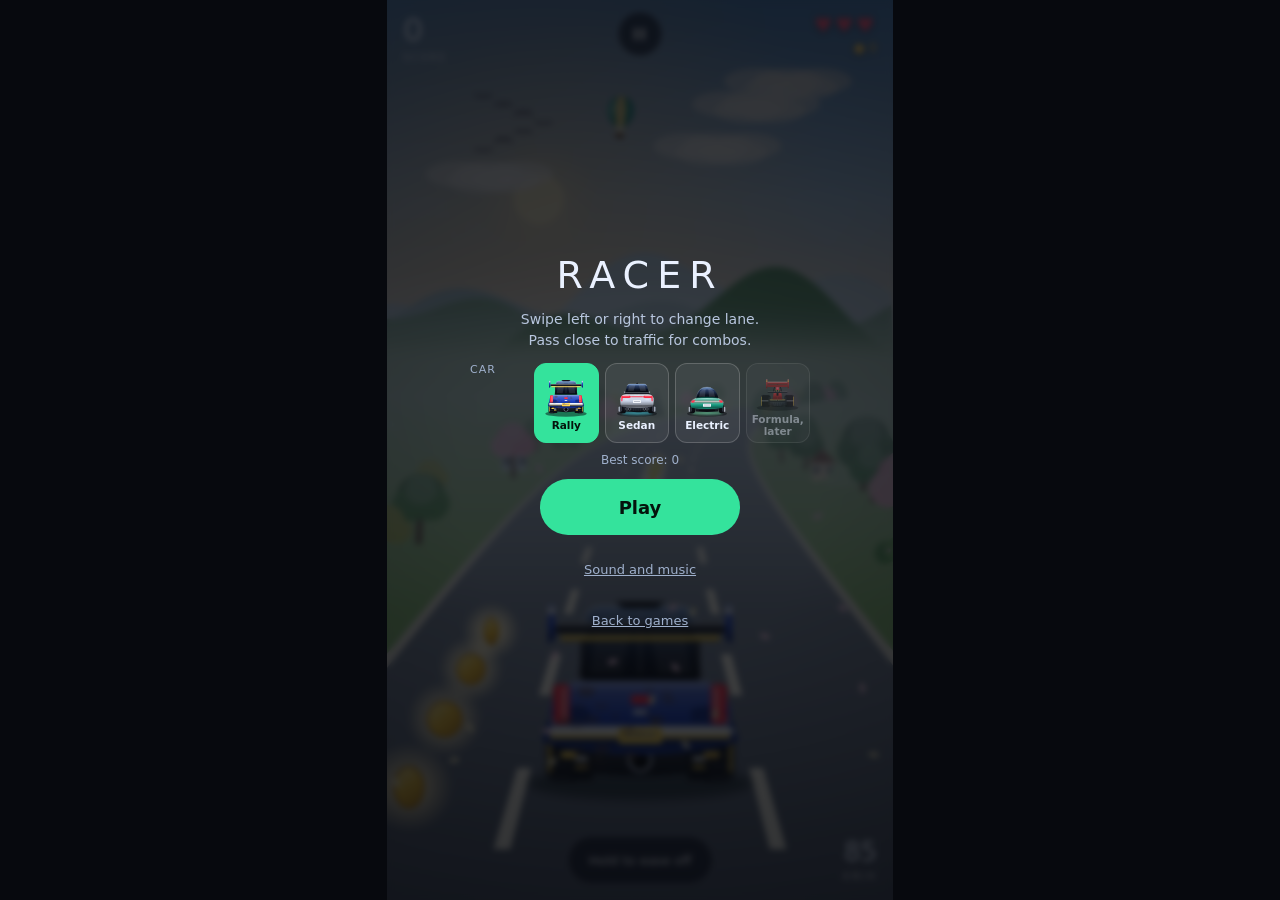
==== racer/index.html @ be13985c "Racer score v2: motif per chapter, eight layers, new instruments, balanced mix Music is data (racer/" ====
<!doctype html>
<html lang="en">
<head>
  <meta charset="utf-8">
  <meta name="viewport" content="width=device-width, initial-scale=1, viewport-fit=cover, user-scalable=no">
  <title>Racer | Classic Games</title>
  <meta name="description" content="Racer, an early playable prototype of a Classic Games road game.">
  <link rel="stylesheet" href="racer.css">
  <script src="cars.js" defer></script>
  <script src="score.js" defer></script>
  <script src="enginesynth.js" defer></script>
  <script src="audio.js" defer></script>
  <script src="racer.js" defer></script>
</head>
<body>
  <main class="stage" id="stage">
    <canvas id="c" aria-label="Racer road view. Swipe left or right, or use the arrow keys, to change lane."></canvas>

    <div class="hud" id="hud">
      <div class="score"><b id="dist">0</b><small>score</small></div>
      <button class="pausebtn" id="pause" type="button" aria-label="Pause">II</button>
      <div class="lv"><span id="hearts" aria-label="Lives"></span><span id="coinc">&#9679; 0</span></div>
      <div class="trip" id="trip" hidden><div class="bar"><u id="trip-fill"></u></div><div class="dots" id="trip-dots"></div><small id="trip-label"></small></div>
      <div class="chapter" id="chapter"><small id="ch-num"></small><b id="ch-name"></b></div>
      <div class="near" id="near" aria-live="polite"></div>
      <button class="brake" id="brake" type="button" aria-pressed="false">Hold to ease off</button>
      <div class="spd"><b id="spd">0</b><small>km/h</small></div>
    </div>

    <div class="overlay" id="ov" data-kind="menu">
      <p class="ov-title" id="ov-title">Racer</p>
      <p class="ov-sub" id="ov-sub"></p>
      <div class="stats" id="ov-stats" hidden></div>
      <div class="opts" id="opts">
        <div class="opt carsel" data-opt="car" role="group" aria-label="Your car"><span>Car</span><button type="button" data-val="rally"><img alt="" id="car-img-rally"><b>Rally</b></button><button type="button" data-val="sedan"><img alt="" id="car-img-sedan"><b>Sedan</b></button><button type="button" data-val="ev"><img alt="" id="car-img-ev"><b>Electric</b></button><button type="button" disabled class="soon"><img alt="" id="car-img-f1"><b>Formula, later</b></button></div>
        <p class="best" id="best-line"></p>
      </div>
      <button class="big" id="play" type="button">Play</button>
      <button class="big alt" id="cont" type="button" hidden>Continue</button>
      <button class="big alt" id="keep" type="button" hidden>Keep driving</button>
      <button class="link" id="sound-btn" type="button">Sound and music</button>
      <button class="link" id="menu-btn" type="button" hidden>Trip options</button>
      <a class="link" href="../">Back to games</a>
    </div>

    <div class="sheet" id="ps" hidden role="dialog" aria-label="Paused">
      <div class="grab"></div><h2>Paused</h2>
      <div class="row"><button class="b p" id="ps-resume" type="button">Resume</button><button class="b" id="ps-restart" type="button">Restart</button></div>
      <div class="row"><button class="b" id="ps-sound" type="button">Sound and music</button><a class="b" href="../">Quit to games</a></div>
    </div>

    <div class="sheet" id="ss" hidden role="dialog" aria-label="Sound and music">
      <div class="grab"></div><h2>Sound and music</h2>
      <div class="opt" data-opt="music" role="group" aria-label="Music"><span>Music</span><button type="button" data-val="on">On</button><button type="button" data-val="off">Off</button></div>
      <div class="opt" data-opt="sfx" role="group" aria-label="Effects"><span>Effects</span><button type="button" data-val="on">On</button><button type="button" data-val="off">Off</button></div>
      <div class="opt wrap" data-opt="style" role="group" aria-label="Music style"><span>Style</span><button type="button" data-val="auto">Auto</button><button type="button" data-val="cinematic">Cinematic</button><button type="button" data-val="piano">Piano</button><button type="button" data-val="electronic">Electronic</button><button type="button" data-val="acoustic">Acoustic</button></div>
      <label class="rng">Music volume<input id="vol-music" type="range" min="0" max="100" step="1"></label>
      <label class="rng">Effects volume<input id="vol-fx" type="range" min="0" max="100" step="1"></label>
      <label class="rng">Bass<input id="vol-bass" type="range" min="0" max="100" step="1"></label>
      <div class="opt" data-opt="calm" role="group" aria-label="Calm mode"><span>Calm</span><button type="button" data-val="on">On</button><button type="button" data-val="off">Off</button></div>
      <p class="note">Calm mode is quieter, softer on the top end and has no sudden hits. The sound switch in the games menu turns all sound off.</p>
      <div class="row"><button class="b p" id="ss-close" type="button">Done</button></div>
    </div>
  </main>
</body>
</html>
---- racer/racer.css ----
:root { color-scheme: dark; --accent: #34e39c; --accent-ink: #04140c; }
* { box-sizing: border-box; }
html, body { margin: 0; height: 100%; background: #07090e; color: #eaf1ff; font-family: system-ui, -apple-system, "Segoe UI", Roboto, sans-serif; overscroll-behavior: none; }
.stage { position: relative; height: 100vh; height: 100dvh; max-width: calc(100dvh * 0.5625); margin: 0 auto; overflow: hidden; touch-action: none; user-select: none; -webkit-user-select: none; background: #000; }
canvas { position: absolute; inset: 0; width: 100%; height: 100%; display: block; }
.hud { position: absolute; inset: 0; pointer-events: none; }
.score { position: absolute; left: 16px; top: calc(14px + env(safe-area-inset-top)); }
.score b { font-size: 32px; font-weight: 300; letter-spacing: 1px; display: block; line-height: 1; }
.score small, .spd small { font-size: 10px; letter-spacing: 2px; color: #ffffffb0; text-transform: uppercase; }
.lv { position: absolute; right: 16px; top: calc(14px + env(safe-area-inset-top)); text-align: right; }
.lv #hearts { display: block; font-size: 20px; letter-spacing: 3px; color: #ff5a7a; line-height: 1.1; text-shadow: 0 1px 6px #0008; }
.lv #coinc { display: block; font-size: 13px; color: #ffd166; margin-top: 4px; text-shadow: 0 1px 6px #0008; }
.pausebtn { position: absolute; left: 50%; top: calc(12px + env(safe-area-inset-top)); transform: translateX(-50%); pointer-events: auto; width: 44px; height: 44px; border-radius: 50%; border: 1px solid #ffffff40; background: #0a0d1899; color: #fff; font: inherit; font-weight: 800; letter-spacing: 1px; backdrop-filter: blur(8px); }
.trip { position: absolute; left: 16px; right: 16px; top: calc(74px + env(safe-area-inset-top)); }
.trip[hidden] { display: none; }
.trip .bar { height: 4px; border-radius: 2px; background: #ffffff30; position: relative; } .trip .bar u { position: absolute; left: 0; top: 0; bottom: 0; width: 0; border-radius: 2px; background: var(--accent); }
.trip .dots { position: relative; height: 0; } .trip .dots i { position: absolute; top: -8px; width: 10px; height: 10px; margin-left: -5px; border-radius: 50%; background: #0b1020; border: 2px solid #ffffff80; } .trip .dots i.f { background: #ffd166; border-color: #ffd166; }
.chapter { position: absolute; left: 0; right: 0; top: 22%; text-align: center; opacity: 0; transition: opacity .6s; text-shadow: 0 2px 12px #000a; }
.chapter.show { opacity: 1; }
.chapter small { font-size: 11px; letter-spacing: 5px; text-transform: uppercase; color: #ffffffcc; }
.chapter b { display: block; font-size: 26px; font-weight: 200; letter-spacing: 6px; text-transform: uppercase; margin-top: 4px; }
.near { position: absolute; left: 0; right: 0; top: 44%; text-align: center; font-size: 22px; font-weight: 300; letter-spacing: 6px; color: #ffd166; text-shadow: 0 0 14px #ffb347; opacity: 0; transition: opacity .25s; }
.near.show { opacity: 1; }
.spd { position: absolute; right: 16px; bottom: calc(16px + env(safe-area-inset-bottom)); text-align: right; }
.spd b { font-size: 26px; font-weight: 300; display: block; line-height: 1; }
.brake { position: absolute; left: 50%; bottom: calc(16px + env(safe-area-inset-bottom)); transform: translateX(-50%); pointer-events: auto; min-height: 48px; padding: 0 20px; border-radius: 999px; border: 1px solid #ffffff40; background: #0a0d1899; color: #fff; font: inherit; font-size: 13px; backdrop-filter: blur(8px); touch-action: none; user-select: none; }
.brake[aria-pressed="true"] { background: var(--accent); color: var(--accent-ink); border-color: var(--accent); }
.overlay { position: absolute; inset: 0; display: grid; align-content: center; justify-items: center; gap: 12px; text-align: center; padding: 20px 20px calc(20px + env(safe-area-inset-bottom)); background: #05070cc4; backdrop-filter: blur(3px); overflow-y: auto; }
.overlay[hidden] { display: none; }
.ov-title { margin: 0; font-size: 38px; font-weight: 200; letter-spacing: 8px; text-transform: uppercase; }
.ov-sub { margin: 0; max-width: 28ch; color: #b8c6de; font-size: 14px; line-height: 1.5; min-height: 1em; }
.stats { width: min(300px, 100%); display: grid; gap: 0; }
.stats[hidden], .opts[hidden], .big[hidden], .link[hidden] { display: none; }
.stats div { display: flex; justify-content: space-between; padding: 8px 2px; border-bottom: 1px solid #ffffff1c; font-size: 14px; } .stats span { color: #9fb0cc; }
.opts { display: grid; gap: 8px; width: min(340px, 100%); }
.opt { display: flex; align-items: center; gap: 6px; }
.opt.wrap { flex-wrap: wrap; }
.opt span { width: 58px; text-align: left; font-size: 11px; letter-spacing: 1px; text-transform: uppercase; color: #9fb0cc; }
.opt button { flex: 1; min-height: 44px; border-radius: 12px; border: 1px solid #ffffff30; background: #ffffff10; color: #eaf1ff; font: inherit; font-size: 12.5px; cursor: pointer; }
.opt.wrap button { flex: 1 1 28%; }
.opt[hidden] { display: none; }
.opt button[aria-pressed="true"] { background: var(--accent); color: var(--accent-ink); border-color: var(--accent); font-weight: 700; }
.best { margin: 2px 0 0; color: #9fb0cc; font-size: 12px; }
.big { min-width: 200px; min-height: 56px; border: 0; border-radius: 999px; background: var(--accent); color: var(--accent-ink); font: inherit; font-weight: 800; font-size: 18px; cursor: pointer; touch-action: manipulation; }
.big.alt { min-height: 48px; background: #ffffff18; color: #fff; border: 1px solid #ffffff40; font-size: 15px; }
.link { background: none; border: 0; color: #9fb0cc; font: inherit; font-size: 13px; padding: 10px; min-height: 44px; text-decoration: underline; cursor: pointer; }
.sheet { position: absolute; left: 0; right: 0; bottom: 0; z-index: 5; background: #0f1730f2; border-radius: 26px 26px 0 0; padding: 12px 18px calc(20px + env(safe-area-inset-bottom)); border-top: 1px solid #ffffff22; backdrop-filter: blur(14px); display: grid; gap: 10px; max-height: 88%; overflow-y: auto; }
.sheet[hidden] { display: none; }
#ss { z-index: 6; }
.sheet .grab { width: 44px; height: 5px; border-radius: 3px; background: #ffffff40; margin: 0 auto 4px; }
.sheet h2 { margin: 0; font-size: 18px; }
.sheet .row { display: flex; gap: 8px; }
.b { flex: 1; display: grid; place-items: center; min-height: 48px; padding: 0 8px; border-radius: 14px; background: #182246; border: 1px solid #ffffff22; color: #fff; font: inherit; font-size: 13.5px; font-weight: 600; text-decoration: none; cursor: pointer; }
.b.p { background: var(--accent); color: var(--accent-ink); border-color: var(--accent); }
.rng { display: grid; gap: 4px; font-size: 12px; color: #b9c6de; } .rng input { width: 100%; height: 44px; accent-color: #34e39c; }
.note { margin: 0; font-size: 12px; color: #9fb0cc; line-height: 1.45; }
button:focus-visible, a:focus-visible, input:focus-visible { outline: 3px solid #7aa7ff; outline-offset: 2px; }

.trip small { display: block; margin-top: 10px; font-size: 11px; letter-spacing: .5px; color: #ffffffd0; text-shadow: 0 1px 6px #000a; }
.carsel { align-items: stretch; }
.carsel button { display: grid; justify-items: center; align-content: center; gap: 2px; padding: 6px 2px 5px; min-height: 76px; font-size: 11px; }
.carsel button img { width: 100%; max-width: 62px; height: 42px; object-fit: contain; }
.carsel button b { font-weight: 600; font-size: 10.5px; line-height: 1.1; }
.carsel button.soon { opacity: .45; cursor: default; }
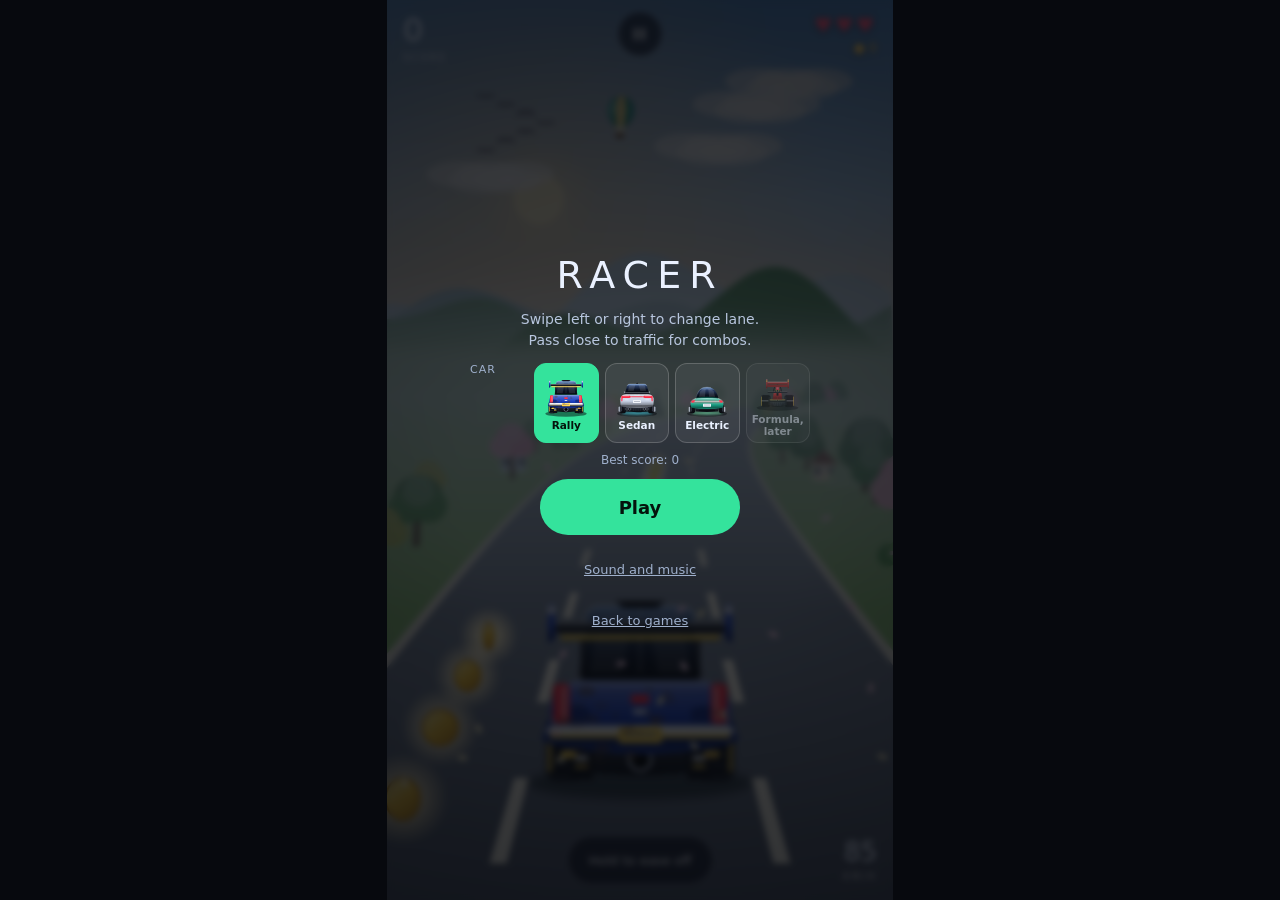
==== commit 76ab4a5e: "Racer polish and docs: CLOSE pill, matching results, swipe hint, real card art, docs and QA handoff " ====
--- a/racer/index.html
+++ b/racer/index.html
@@ -23,6 +23,7 @@
       <div class="trip" id="trip" hidden><div class="bar"><u id="trip-fill"></u></div><div class="dots" id="trip-dots"></div><small id="trip-label"></small></div>
       <div class="chapter" id="chapter"><small id="ch-num"></small><b id="ch-name"></b></div>
       <div class="near" id="near" aria-live="polite"></div>
+      <div class="hint" id="hint" hidden><span>&#8592;</span> Swipe or tap left and right to change lane <span>&#8594;</span></div>
       <button class="brake" id="brake" type="button" aria-pressed="false">Hold to ease off</button>
       <div class="spd"><b id="spd">0</b><small>km/h</small></div>
     </div>
--- a/racer/racer.css
+++ b/racer/racer.css
@@ -19,8 +19,11 @@
 .chapter.show { opacity: 1; }
 .chapter small { font-size: 11px; letter-spacing: 5px; text-transform: uppercase; color: #ffffffcc; }
 .chapter b { display: block; font-size: 26px; font-weight: 200; letter-spacing: 6px; text-transform: uppercase; margin-top: 4px; }
-.near { position: absolute; left: 0; right: 0; top: 44%; text-align: center; font-size: 22px; font-weight: 300; letter-spacing: 6px; color: #ffd166; text-shadow: 0 0 14px #ffb347; opacity: 0; transition: opacity .25s; }
-.near.show { opacity: 1; }
+.near { position: absolute; left: 50%; top: calc(112px + env(safe-area-inset-top)); transform: translateX(-50%) translateY(-6px); white-space: nowrap; padding: 8px 18px; border-radius: 999px; background: #10162ad9; border: 1px solid #ffd16699; box-shadow: 0 4px 18px #0006; text-align: center; font-size: 15px; font-weight: 700; letter-spacing: 3px; color: #ffd166; opacity: 0; transition: opacity .2s, transform .2s; }
+.near.show { opacity: 1; transform: translateX(-50%) translateY(0); }
+.hint { position: absolute; left: 16px; right: 16px; bottom: calc(86px + env(safe-area-inset-bottom)); display: flex; justify-content: center; align-items: center; gap: 10px; padding: 12px 16px; border-radius: 16px; background: #10162ae6; border: 1px solid #ffffff30; text-align: center; font-size: 14px; opacity: 0; transition: opacity .4s; pointer-events: none; }
+.hint.show { opacity: 1; }
+.hint span { color: var(--accent); font-size: 18px; }
 .spd { position: absolute; right: 16px; bottom: calc(16px + env(safe-area-inset-bottom)); text-align: right; }
 .spd b { font-size: 26px; font-weight: 300; display: block; line-height: 1; }
 .brake { position: absolute; left: 50%; bottom: calc(16px + env(safe-area-inset-bottom)); transform: translateX(-50%); pointer-events: auto; min-height: 48px; padding: 0 20px; border-radius: 999px; border: 1px solid #ffffff40; background: #0a0d1899; color: #fff; font: inherit; font-size: 13px; backdrop-filter: blur(8px); touch-action: none; user-select: none; }
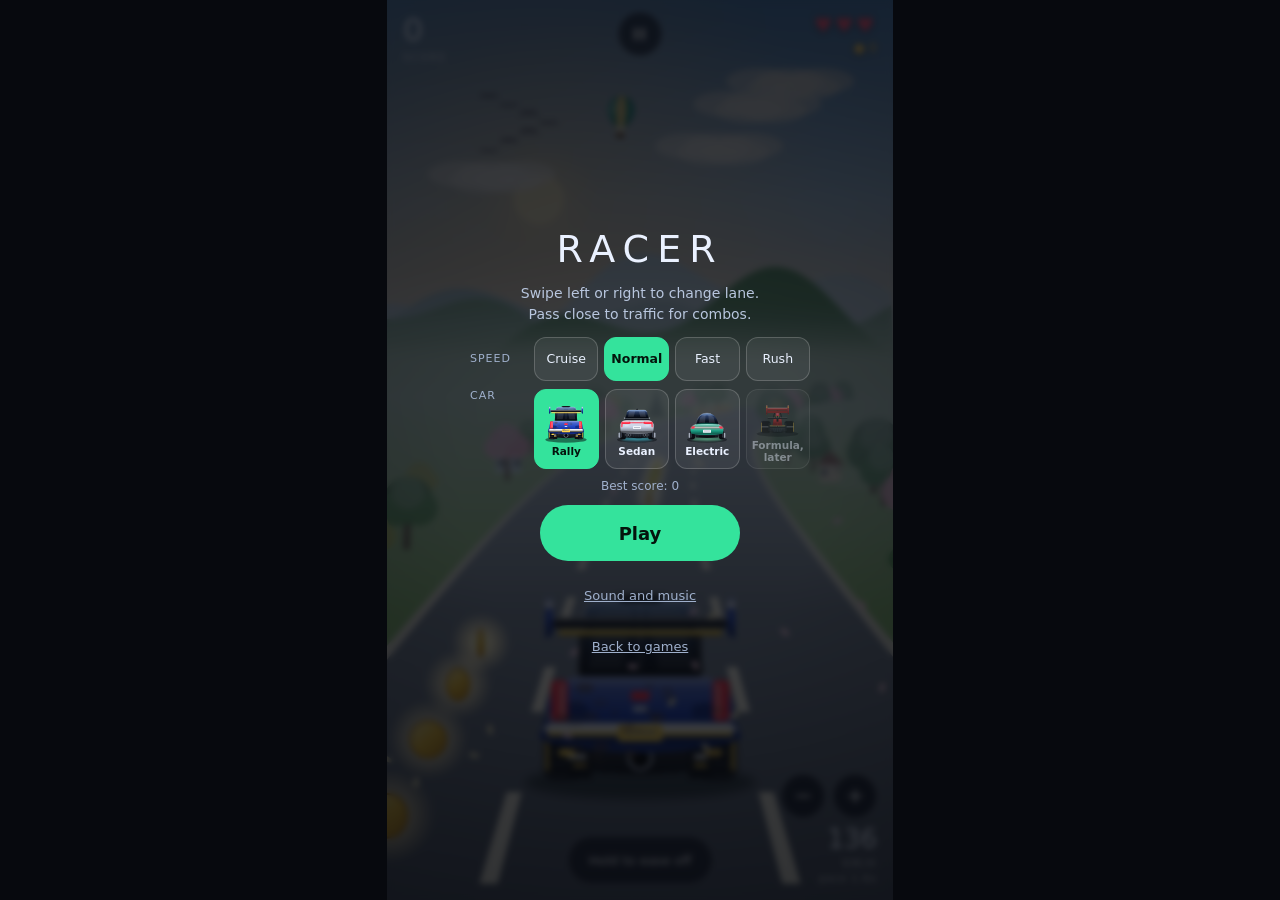
==== commit da97ad44: "Racer: speed control Start screen has a Speed row (Cruise, Normal, Fast, Rush) and the HUD has - and" ====
--- a/racer/index.html
+++ b/racer/index.html
@@ -25,7 +25,7 @@
       <div class="near" id="near" aria-live="polite"></div>
       <div class="hint" id="hint" hidden><span>&#8592;</span> Swipe or tap left and right to change lane <span>&#8594;</span></div>
       <button class="brake" id="brake" type="button" aria-pressed="false">Hold to ease off</button>
-      <div class="spd"><b id="spd">0</b><small>km/h</small></div>
+      <div class="spd"><div class="spdctl"><button type="button" id="spd-minus" aria-label="Slower">&minus;</button><button type="button" id="spd-plus" aria-label="Faster">+</button></div><b id="spd">0</b><small>km/h</small><small id="spd-pace" class="pace"></small></div>
     </div>
 
     <div class="overlay" id="ov" data-kind="menu">
@@ -33,6 +33,7 @@
       <p class="ov-sub" id="ov-sub"></p>
       <div class="stats" id="ov-stats" hidden></div>
       <div class="opts" id="opts">
+        <div class="opt" role="group" aria-label="Speed"><span>Speed</span><button type="button" data-speedidx="0">Cruise</button><button type="button" data-speedidx="3">Normal</button><button type="button" data-speedidx="5">Fast</button><button type="button" data-speedidx="6">Rush</button></div>
         <div class="opt carsel" data-opt="car" role="group" aria-label="Your car"><span>Car</span><button type="button" data-val="rally"><img alt="" id="car-img-rally"><b>Rally</b></button><button type="button" data-val="sedan"><img alt="" id="car-img-sedan"><b>Sedan</b></button><button type="button" data-val="ev"><img alt="" id="car-img-ev"><b>Electric</b></button><button type="button" disabled class="soon"><img alt="" id="car-img-f1"><b>Formula, later</b></button></div>
         <p class="best" id="best-line"></p>
       </div>
--- a/racer/racer.css
+++ b/racer/racer.css
@@ -21,10 +21,14 @@
 .chapter b { display: block; font-size: 26px; font-weight: 200; letter-spacing: 6px; text-transform: uppercase; margin-top: 4px; }
 .near { position: absolute; left: 50%; top: calc(112px + env(safe-area-inset-top)); transform: translateX(-50%) translateY(-6px); white-space: nowrap; padding: 8px 18px; border-radius: 999px; background: #10162ad9; border: 1px solid #ffd16699; box-shadow: 0 4px 18px #0006; text-align: center; font-size: 15px; font-weight: 700; letter-spacing: 3px; color: #ffd166; opacity: 0; transition: opacity .2s, transform .2s; }
 .near.show { opacity: 1; transform: translateX(-50%) translateY(0); }
-.hint { position: absolute; left: 16px; right: 16px; bottom: calc(86px + env(safe-area-inset-bottom)); display: flex; justify-content: center; align-items: center; gap: 10px; padding: 12px 16px; border-radius: 16px; background: #10162ae6; border: 1px solid #ffffff30; text-align: center; font-size: 14px; opacity: 0; transition: opacity .4s; pointer-events: none; }
+.hint { position: absolute; left: 16px; right: 16px; top: 52%; display: flex; justify-content: center; align-items: center; gap: 10px; padding: 12px 16px; border-radius: 16px; background: #10162ae6; border: 1px solid #ffffff30; text-align: center; font-size: 14px; opacity: 0; transition: opacity .4s; pointer-events: none; }
 .hint.show { opacity: 1; }
 .hint span { color: var(--accent); font-size: 18px; }
 .spd { position: absolute; right: 16px; bottom: calc(16px + env(safe-area-inset-bottom)); text-align: right; }
+.spdctl { display: flex; gap: 8px; justify-content: flex-end; margin-bottom: 8px; pointer-events: auto; }
+.spdctl button { width: 44px; height: 44px; border-radius: 50%; border: 1px solid #ffffff40; background: #0a0d18b0; color: #fff; font: inherit; font-size: 22px; line-height: 1; cursor: pointer; backdrop-filter: blur(8px); touch-action: manipulation; }
+.spdctl button:disabled { opacity: .35; }
+.spd .pace { display: block; margin-top: 2px; letter-spacing: 1px; text-transform: none; }
 .spd b { font-size: 26px; font-weight: 300; display: block; line-height: 1; }
 .brake { position: absolute; left: 50%; bottom: calc(16px + env(safe-area-inset-bottom)); transform: translateX(-50%); pointer-events: auto; min-height: 48px; padding: 0 20px; border-radius: 999px; border: 1px solid #ffffff40; background: #0a0d1899; color: #fff; font: inherit; font-size: 13px; backdrop-filter: blur(8px); touch-action: none; user-select: none; }
 .brake[aria-pressed="true"] { background: var(--accent); color: var(--accent-ink); border-color: var(--accent); }
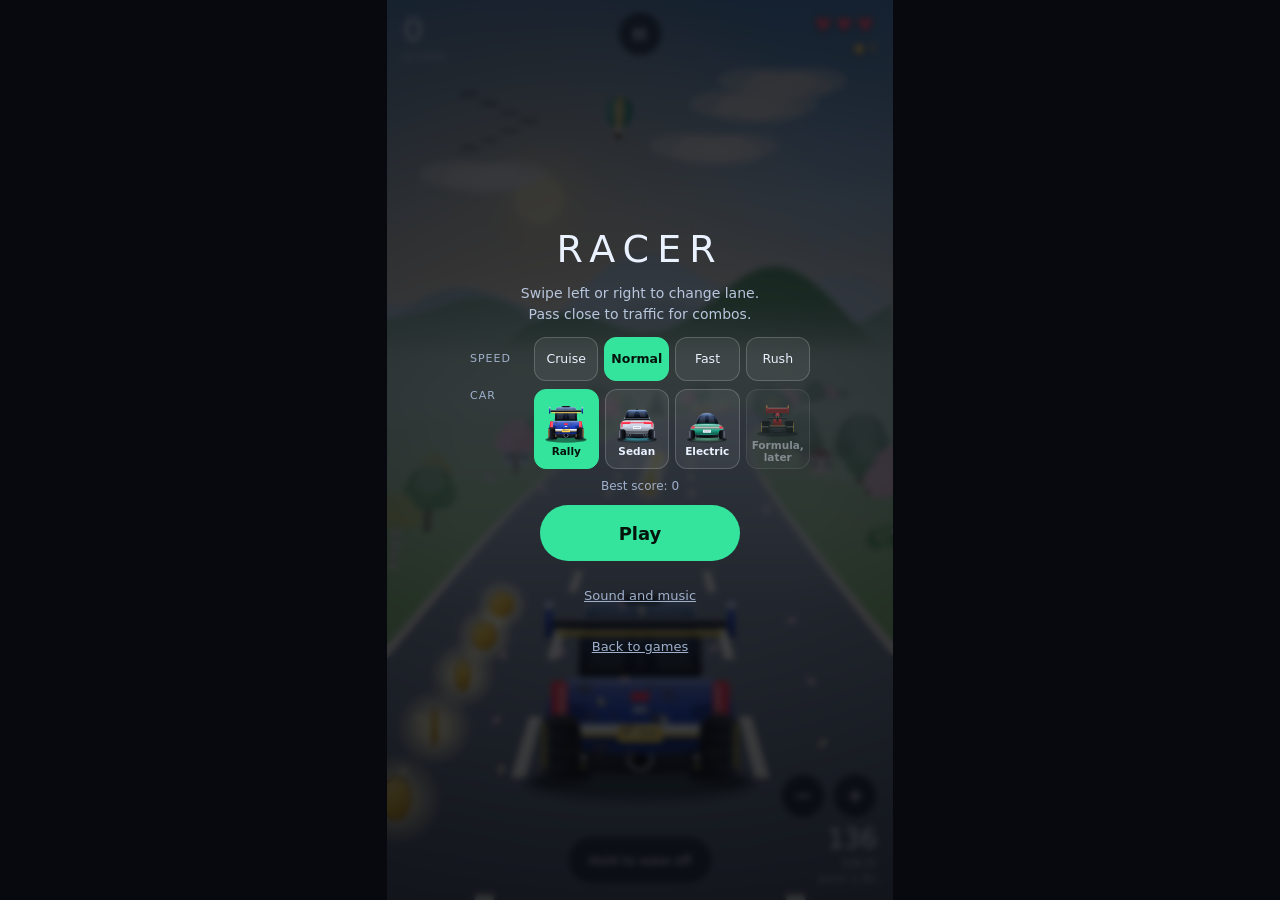
==== commit 56a1156e: "Racer: tyres with spinning tread and a living in-game engine Tyres get sidewalls, rim ticks, contact" ====
--- a/racer/index.html
+++ b/racer/index.html
@@ -58,6 +58,7 @@
       <div class="opt wrap" data-opt="style" role="group" aria-label="Music style"><span>Style</span><button type="button" data-val="auto">Auto</button><button type="button" data-val="cinematic">Cinematic</button><button type="button" data-val="piano">Piano</button><button type="button" data-val="electronic">Electronic</button><button type="button" data-val="acoustic">Acoustic</button></div>
       <label class="rng">Music volume<input id="vol-music" type="range" min="0" max="100" step="1"></label>
       <label class="rng">Effects volume<input id="vol-fx" type="range" min="0" max="100" step="1"></label>
+      <label class="rng">Engine volume<input id="vol-engine" type="range" min="0" max="100" step="1"></label>
       <label class="rng">Bass<input id="vol-bass" type="range" min="0" max="100" step="1"></label>
       <div class="opt" data-opt="calm" role="group" aria-label="Calm mode"><span>Calm</span><button type="button" data-val="on">On</button><button type="button" data-val="off">Off</button></div>
       <p class="note">Calm mode is quieter, softer on the top end and has no sudden hits. The sound switch in the games menu turns all sound off.</p>
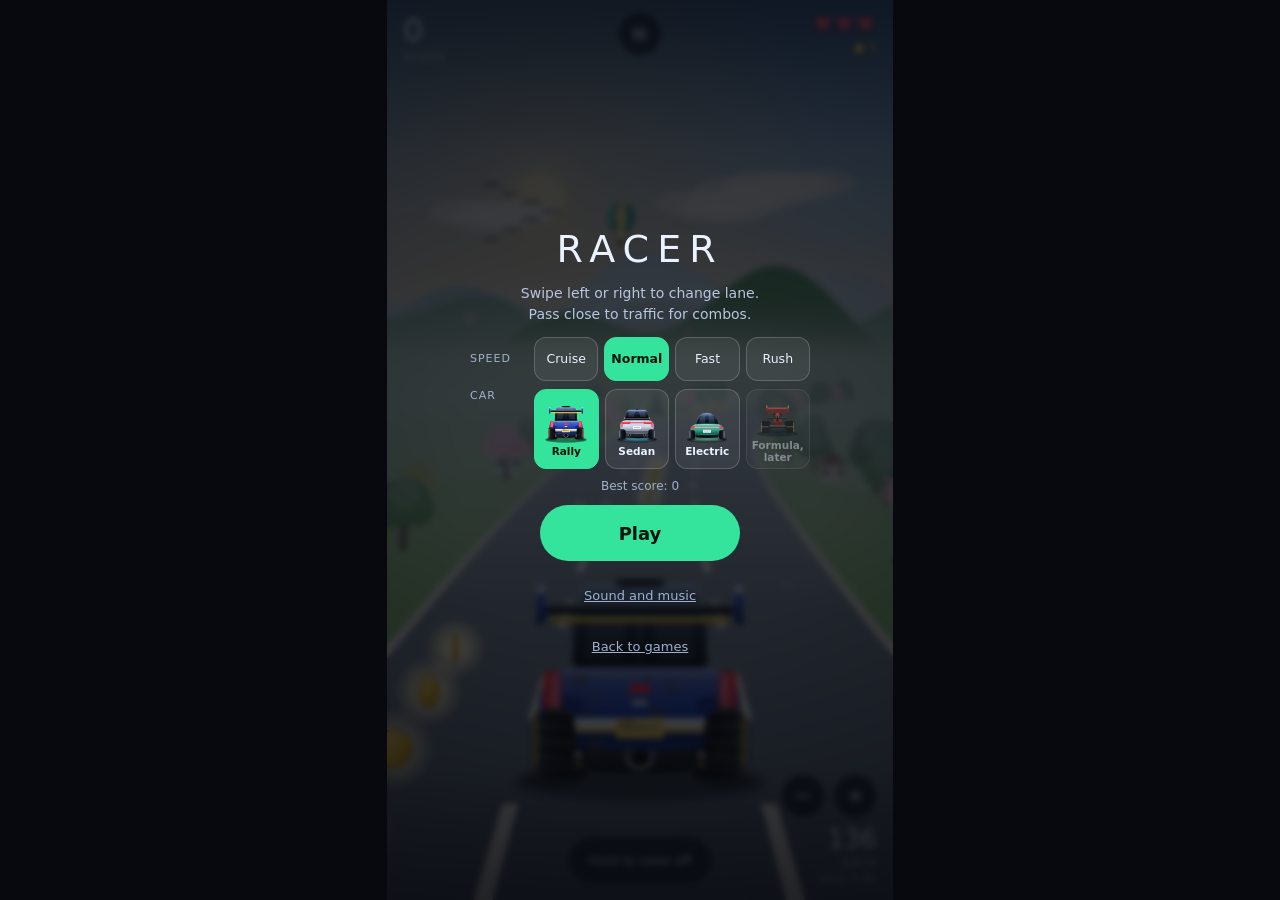
==== commit 18b9654f: "Racer: fix the road, pickups, traffic and mix bugs found in the code read-through, and improve the c" ====
--- a/racer/index.html
+++ b/racer/index.html
@@ -2,7 +2,7 @@
 <html lang="en">
 <head>
   <meta charset="utf-8">
-  <meta name="viewport" content="width=device-width, initial-scale=1, viewport-fit=cover, user-scalable=no">
+  <meta name="viewport" content="width=device-width, initial-scale=1, viewport-fit=cover">
   <title>Racer | Classic Games</title>
   <meta name="description" content="Racer, an early playable prototype of a Classic Games road game.">
   <link rel="stylesheet" href="racer.css">
--- a/racer/racer.css
+++ b/racer/racer.css
@@ -4,6 +4,8 @@
 .stage { position: relative; height: 100vh; height: 100dvh; max-width: calc(100dvh * 0.5625); margin: 0 auto; overflow: hidden; touch-action: none; user-select: none; -webkit-user-select: none; background: #000; }
 canvas { position: absolute; inset: 0; width: 100%; height: 100%; display: block; }
 .hud { position: absolute; inset: 0; pointer-events: none; }
+.hud::before { content: ''; position: absolute; left: 0; right: 0; top: 0; height: calc(150px + env(safe-area-inset-top)); background: linear-gradient(#070a1459, #070a1420 55%, transparent); pointer-events: none; } /* keeps the score and progress readable over bright sky and clouds */
+.hud::after { content: ''; position: absolute; left: 0; right: 0; bottom: 0; height: calc(130px + env(safe-area-inset-bottom)); background: linear-gradient(transparent, #070a1459); pointer-events: none; } /* and the brake and speed controls over the road */
 .score { position: absolute; left: 16px; top: calc(14px + env(safe-area-inset-top)); }
 .score b { font-size: 32px; font-weight: 300; letter-spacing: 1px; display: block; line-height: 1; }
 .score small, .spd small { font-size: 10px; letter-spacing: 2px; color: #ffffffb0; text-transform: uppercase; }
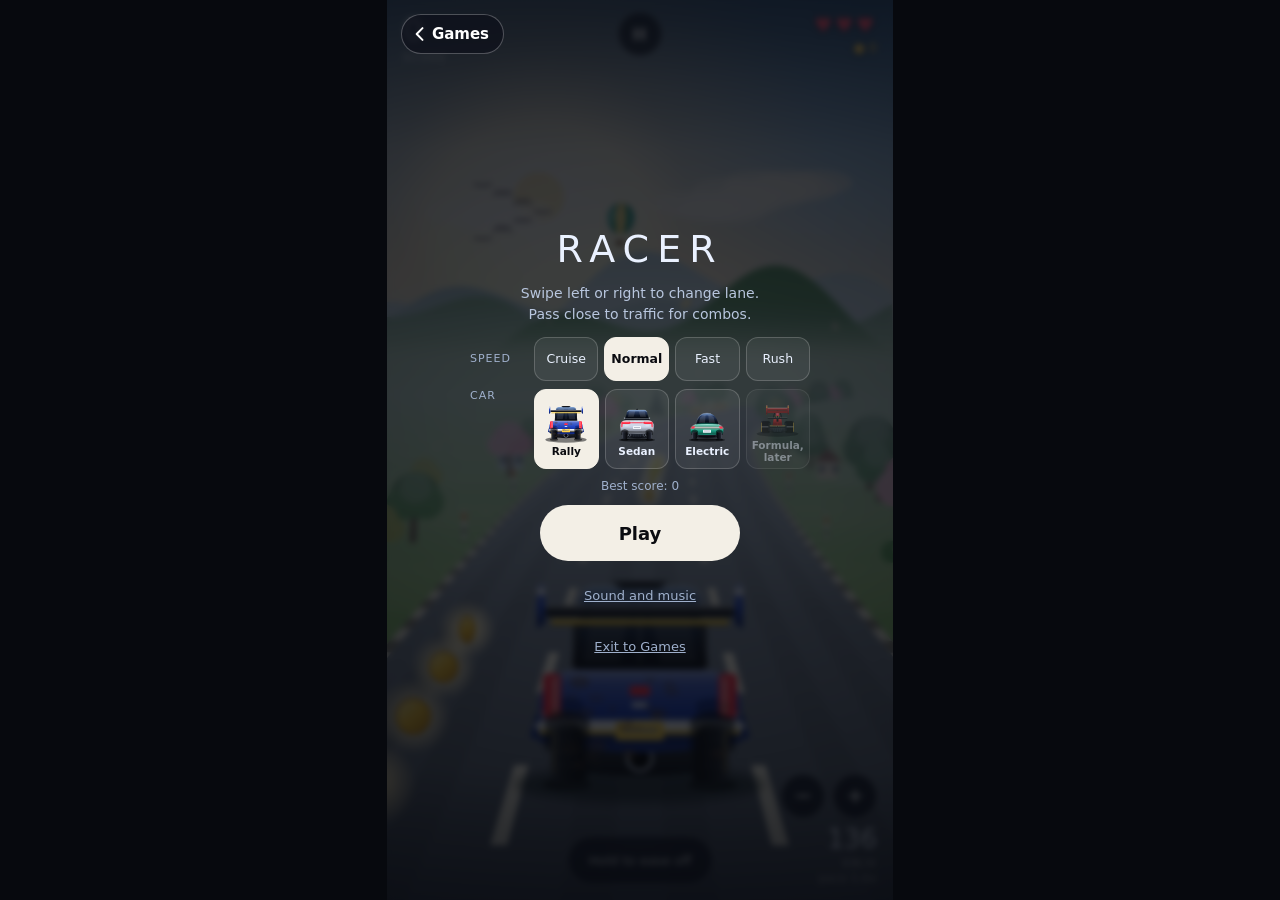
==== commit 206d41c7: "Website: one dark look, a way around, and Continue for both games Games screen (as in the approved m" ====
--- a/racer/index.html
+++ b/racer/index.html
@@ -29,6 +29,7 @@
     </div>
 
     <div class="overlay" id="ov" data-kind="menu">
+      <a class="backpill" href="../" aria-label="Back to Games"><svg viewBox="0 0 24 24" aria-hidden="true" focusable="false"><path d="M15 5l-7 7 7 7"/></svg>Games</a>
       <p class="ov-title" id="ov-title">Racer</p>
       <p class="ov-sub" id="ov-sub"></p>
       <div class="stats" id="ov-stats" hidden></div>
@@ -42,13 +43,13 @@
       <button class="big alt" id="keep" type="button" hidden>Keep driving</button>
       <button class="link" id="sound-btn" type="button">Sound and music</button>
       <button class="link" id="menu-btn" type="button" hidden>Trip options</button>
-      <a class="link" href="../">Back to games</a>
+      <a class="link" href="../">Exit to Games</a>
     </div>
 
     <div class="sheet" id="ps" hidden role="dialog" aria-label="Paused">
       <div class="grab"></div><h2>Paused</h2>
       <div class="row"><button class="b p" id="ps-resume" type="button">Resume</button><button class="b" id="ps-restart" type="button">Restart</button></div>
-      <div class="row"><button class="b" id="ps-sound" type="button">Sound and music</button><a class="b" href="../">Quit to games</a></div>
+      <div class="row"><button class="b" id="ps-sound" type="button">Sound and music</button><a class="b out" href="../">Exit to Games</a></div>
     </div>
 
     <div class="sheet" id="ss" hidden role="dialog" aria-label="Sound and music">
--- a/racer/racer.css
+++ b/racer/racer.css
@@ -1,4 +1,4 @@
-:root { color-scheme: dark; --accent: #34e39c; --accent-ink: #04140c; }
+:root { color-scheme: dark; --accent: #f3efe6; --accent-ink: #0a0b10; }
 * { box-sizing: border-box; }
 html, body { margin: 0; height: 100%; background: #07090e; color: #eaf1ff; font-family: system-ui, -apple-system, "Segoe UI", Roboto, sans-serif; overscroll-behavior: none; }
 .stage { position: relative; height: 100vh; height: 100dvh; max-width: calc(100dvh * 0.5625); margin: 0 auto; overflow: hidden; touch-action: none; user-select: none; -webkit-user-select: none; background: #000; }
@@ -71,3 +71,7 @@
 .carsel button img { width: 100%; max-width: 62px; height: 42px; object-fit: contain; }
 .carsel button b { font-weight: 600; font-size: 10.5px; line-height: 1.1; }
 .carsel button.soon { opacity: .45; cursor: default; }
+.backpill { position: absolute; left: 14px; top: calc(14px + env(safe-area-inset-top)); display: inline-flex; align-items: center; gap: 2px; min-height: 40px; padding: 0 14px 0 8px; border: 1px solid #ffffff44; border-radius: 999px; background: #0a0d1899; color: #fff; text-decoration: none; font-size: 15px; font-weight: 600; }
+.backpill svg { width: 20px; height: 20px; fill: none; stroke: currentColor; stroke-width: 2.4; stroke-linecap: round; stroke-linejoin: round; }
+.overlay:not([data-kind="menu"]):not([data-kind="over"]):not([data-kind="done"]) .backpill { display: none; }
+.b.out { border-color: #ff8aa0aa; color: #ff9db0; }
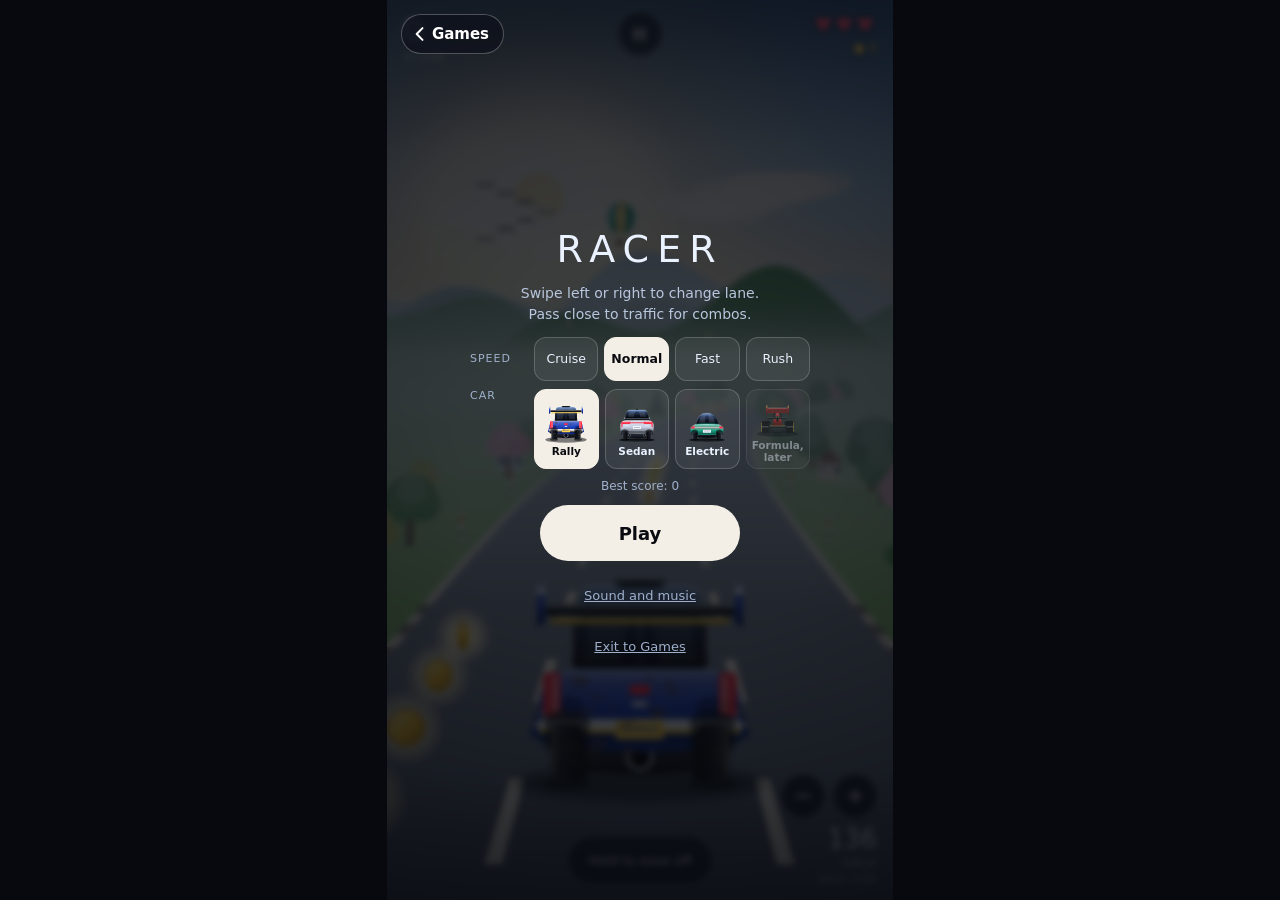
==== commit e73f7113: "Racer: a real score and fixed sound effects Music - A groove from chapter 1: the chapter sets the en" ====
--- a/racer/index.html
+++ b/racer/index.html
@@ -56,7 +56,7 @@
       <div class="grab"></div><h2>Sound and music</h2>
       <div class="opt" data-opt="music" role="group" aria-label="Music"><span>Music</span><button type="button" data-val="on">On</button><button type="button" data-val="off">Off</button></div>
       <div class="opt" data-opt="sfx" role="group" aria-label="Effects"><span>Effects</span><button type="button" data-val="on">On</button><button type="button" data-val="off">Off</button></div>
-      <div class="opt wrap" data-opt="style" role="group" aria-label="Music style"><span>Style</span><button type="button" data-val="auto">Auto</button><button type="button" data-val="cinematic">Cinematic</button><button type="button" data-val="piano">Piano</button><button type="button" data-val="electronic">Electronic</button><button type="button" data-val="acoustic">Acoustic</button></div>
+      <div class="opt wrap" data-opt="style" role="group" aria-label="Music style"><span>Style</span><button type="button" data-val="auto">Auto</button><button type="button" data-val="drive">Drive</button><button type="button" data-val="cinematic">Cinematic</button><button type="button" data-val="piano">Piano</button><button type="button" data-val="electronic">Electronic</button><button type="button" data-val="acoustic">Acoustic</button></div>
       <label class="rng">Music volume<input id="vol-music" type="range" min="0" max="100" step="1"></label>
       <label class="rng">Effects volume<input id="vol-fx" type="range" min="0" max="100" step="1"></label>
       <label class="rng">Engine volume<input id="vol-engine" type="range" min="0" max="100" step="1"></label>
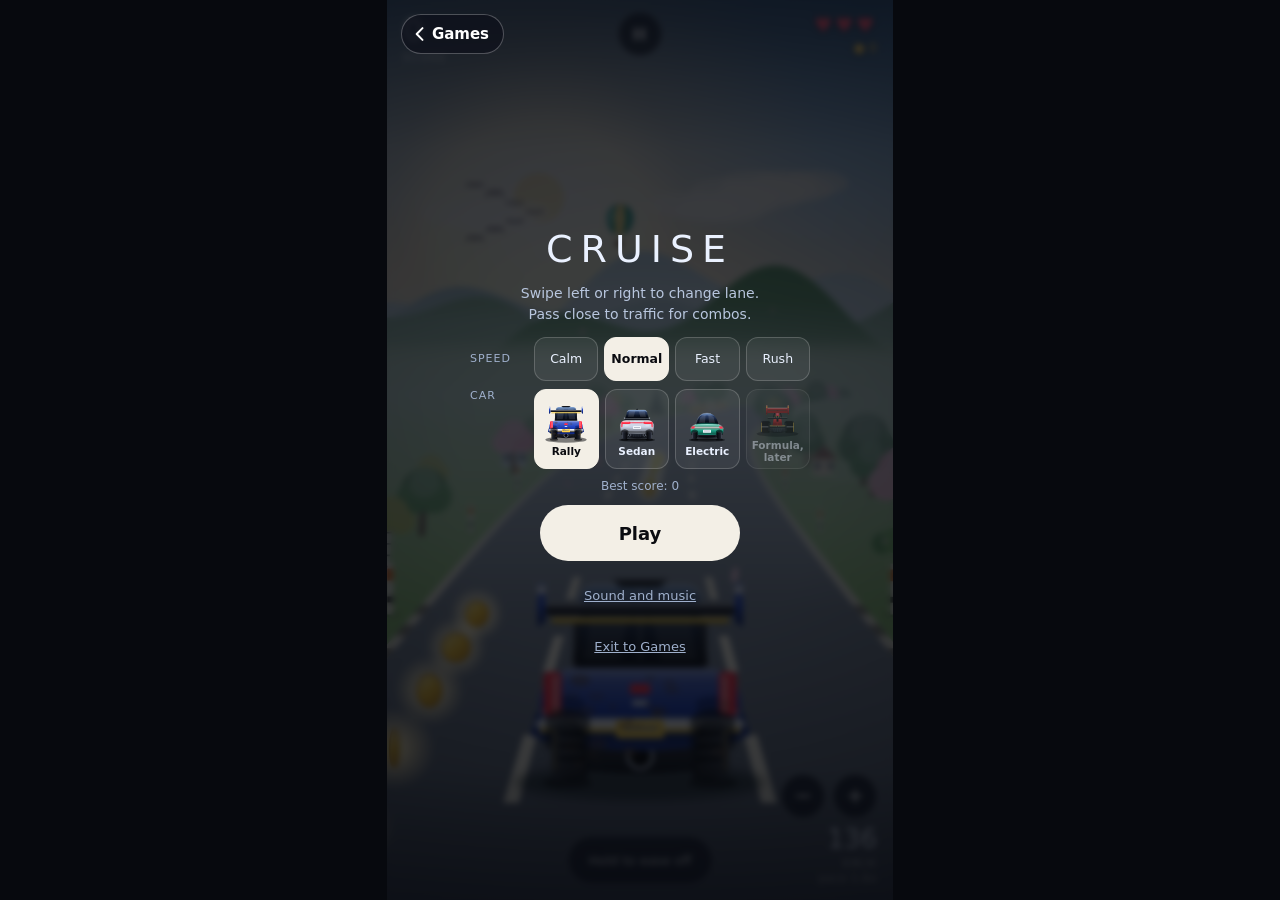
==== commit dce48124: "Rename Racer to Cruise; add coast bridges with boats - The game is called Cruise everywhere the play" ====
--- a/racer/index.html
+++ b/racer/index.html
@@ -3,8 +3,8 @@
 <head>
   <meta charset="utf-8">
   <meta name="viewport" content="width=device-width, initial-scale=1, viewport-fit=cover">
-  <title>Racer | Classic Games</title>
-  <meta name="description" content="Racer, an early playable prototype of a Classic Games road game.">
+  <title>Cruise | Classic Games</title>
+  <meta name="description" content="Cruise, an early playable prototype of a Classic Games road game.">
   <link rel="stylesheet" href="racer.css">
   <script src="cars.js" defer></script>
   <script src="score.js" defer></script>
@@ -14,7 +14,7 @@
 </head>
 <body>
   <main class="stage" id="stage">
-    <canvas id="c" aria-label="Racer road view. Swipe left or right, or use the arrow keys, to change lane."></canvas>
+    <canvas id="c" aria-label="Cruise road view. Swipe left or right, or use the arrow keys, to change lane."></canvas>
 
     <div class="hud" id="hud">
       <div class="score"><b id="dist">0</b><small>score</small></div>
@@ -30,11 +30,11 @@
 
     <div class="overlay" id="ov" data-kind="menu">
       <a class="backpill" href="../" aria-label="Back to Games"><svg viewBox="0 0 24 24" aria-hidden="true" focusable="false"><path d="M15 5l-7 7 7 7"/></svg>Games</a>
-      <p class="ov-title" id="ov-title">Racer</p>
+      <p class="ov-title" id="ov-title">Cruise</p>
       <p class="ov-sub" id="ov-sub"></p>
       <div class="stats" id="ov-stats" hidden></div>
       <div class="opts" id="opts">
-        <div class="opt" role="group" aria-label="Speed"><span>Speed</span><button type="button" data-speedidx="0">Cruise</button><button type="button" data-speedidx="3">Normal</button><button type="button" data-speedidx="5">Fast</button><button type="button" data-speedidx="6">Rush</button></div>
+        <div class="opt" role="group" aria-label="Speed"><span>Speed</span><button type="button" data-speedidx="0">Calm</button><button type="button" data-speedidx="3">Normal</button><button type="button" data-speedidx="5">Fast</button><button type="button" data-speedidx="6">Rush</button></div>
         <div class="opt carsel" data-opt="car" role="group" aria-label="Your car"><span>Car</span><button type="button" data-val="rally"><img alt="" id="car-img-rally"><b>Rally</b></button><button type="button" data-val="sedan"><img alt="" id="car-img-sedan"><b>Sedan</b></button><button type="button" data-val="ev"><img alt="" id="car-img-ev"><b>Electric</b></button><button type="button" disabled class="soon"><img alt="" id="car-img-f1"><b>Formula, later</b></button></div>
         <p class="best" id="best-line"></p>
       </div>
